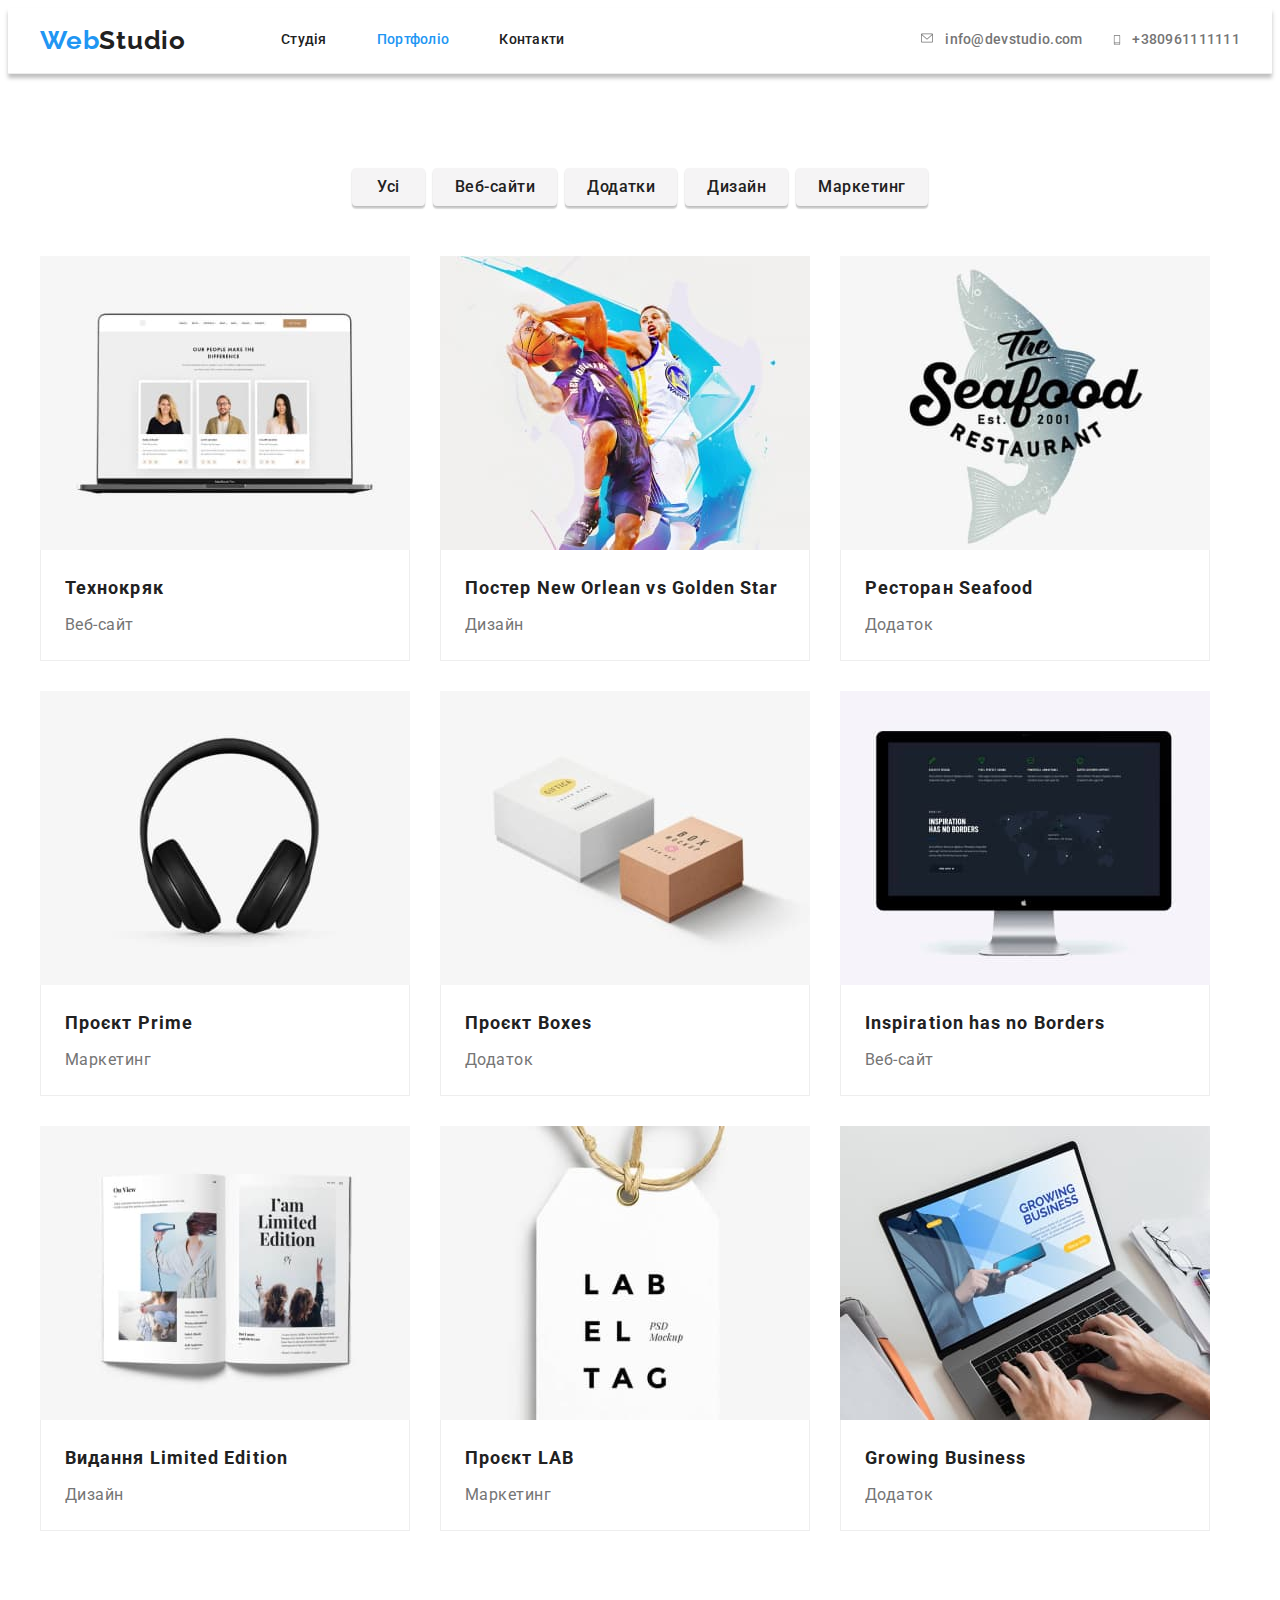
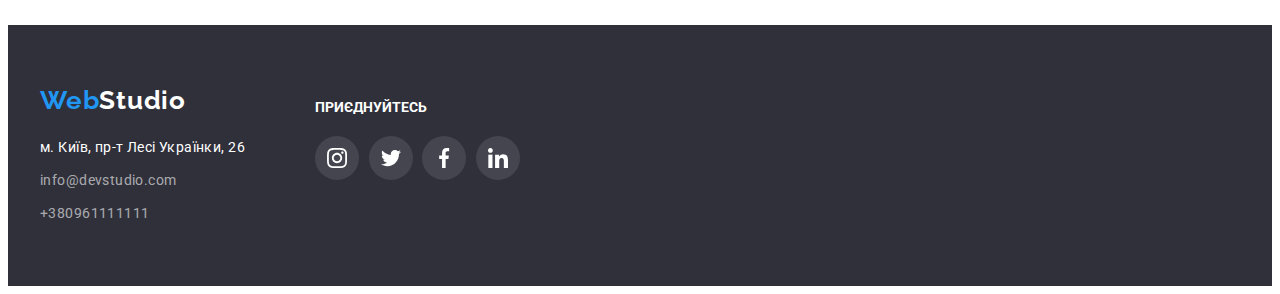
==== portfolio.html @ 32d6b9ea "Initial commit" ====
<!DOCTYPE html>
<html lang="uk">
<head>
    <meta charset="UTF-8">
    <meta http-equiv="X-UA-Compatible" content="IE=edge">
    <meta name="viewport" content="width=device-width, initial-scale=1.0">
    <title>WebStudio</title>
    <link href="https://fonts.googleapis.com/css2?family=Raleway:wght@700&family=Roboto:wght@400;500;700;900&display=swap" rel="stylesheet">
    <link rel="stylesheet" href="https://cdnjs.cloudflare.com/ajax/libs/modern-normalize/1.1.0/modern-normalize.min.css" integrity="sha512-wpPYUAdjBVSE4KJnH1VR1HeZfpl1ub8YT/NKx4PuQ5NmX2tKuGu6U/JRp5y+Y8XG2tV+wKQpNHVUX03MfMFn9Q==" crossorigin="anonymous" referrerpolicy="no-referrer" >
    <link rel="stylesheet" href="./css/styles.css">
</head>
<body>
    <header class="header">
       <div class="container header-container">
        <nav class="navigation">
            <a class="logo link" href="./index.html"> Web<span class="logo-black">Studio</span></a>
            <ul class="nav-list list">
                <li class="nav-list-item"><a class="nav-list-link  link" href="./index.html">Студія</a></li>
                <li class="nav-list-item"><a class="nav-list-link current link" href="">Портфоліо</a></li>
                <li class="nav-list-item"><a class="nav-list-link link" href="">Контакти</a></li>
            </ul>
        </nav>
        <ul class="contacts list">
            <li class="contacts-list-item">
               <a class="contacts-mail link" href="mailto:info@devstudio.com">
                 <svg class="contacts-list-icon" width="16" height="12" >
                   <use  href="./imges/symbol-defs.svg#envelope"></use>
                 </svg>
             info@devstudio.com</a>
            </li>
             <li class="contacts-list-item">
               <a class="contacts-number link" href="tel:+380961111111">
                 <svg class="contacts-list-icon" width="10" height="16" >
                   <use  href="./imges/symbol-defs.svg#smartphone"></use>
                 </svg>
                 +380961111111
               </a> 
             </li>
         </ul>
       </div>
    </header>
 <main>
      <section class="projects">
        <div class="container">
            <h1 class="title visually-hidden">Проєкти</h1>
            <ul class="projects-list list">
                <li class="projects-list-item"><button class="projects-list-button new-pading"  type="button">Усі</button></li>
                <li class="projects-list-item"><button class="projects-list-button"  type="button">Веб-сайти</button></li>
                <li class="projects-list-item"><button class="projects-list-button"  type="button">Додатки</button></li>
                <li class="projects-list-item"><button class="projects-list-button"  type="button">Дизайн</button></li>
                <li class="projects-list-item"><button class="projects-list-button"  type="button">Маркетинг</button></li>
            </ul>
            <ul class="portfolio-list list">
             <li class="portfolio-list-item">
                <a class="portfolio-list-link link" href="">
                    <img src="./imges/project-img-1.jpg" alt="Веб-сайт" width="370">
                    <div class="portfolio-data">
                       <h2 class="portfolio-list-titel">Технокряк</h2>
                       <p class="portfolio-list-text">Веб-сайт</p>
                    </div>
                </a>
             </li>
             <li class="portfolio-list-item">
                <a  class="portfolio-list-link link" href="">
                    <img src="./imges/project-img-2.jpg" alt="Дизайн " width="370">
                   <div class="portfolio-data">
                      <h2 class="portfolio-list-titel">Постер New Orlean vs Golden Star</h2>
                      <p class="portfolio-list-text">Дизайн</p>
                  </div>
                </a>
             </li>
             <li class="portfolio-list-item">
                <a class="portfolio-list-link link" href="" >
                    <img src="./imges/project-img-3.jpg" alt="Додаток" width="370">
                     <div class="portfolio-data">
                        <h2 class="portfolio-list-titel">Ресторан Seafood</h2>
                        <p class="portfolio-list-text">Додаток</p>
                     </div>
                </a>
             </li>
             <li class="portfolio-list-item">
                <a class="portfolio-list-link link" href="">
                    <img src="./imges/project-img-4.jpg" alt="Маркетинг" width="370">
                    <div class="portfolio-data">
                        <h2 class="portfolio-list-titel">Проєкт Prime</h2>
                        <p class="portfolio-list-text">Маркетинг</p>
                    </div>
                </a>
             </li>
             <li class="portfolio-list-item">
               <a class="portfolio-list-link link" href="">
                   <img src="./imges/project-img-5.jpg" alt="Додаток" width="370">
                  <div class="portfolio-data">
                      <h2 class="portfolio-list-titel">Проєкт Boxes</h2>
                      <p class="portfolio-list-text">Додаток</p>
                  </div>
               </a>
             </li>
             <li class="portfolio-list-item">
                <a class="portfolio-list-link link" href="">
                    <img src="./imges/project-img-6.jpg" alt="Веб-сайт" width="370">
                    <div class="portfolio-data">
                        <h2 class="portfolio-list-titel">Inspiration has no Borders</h2>
                        <p class="portfolio-list-text">Веб-сайт</p>
                    </div>
                </a>
             </li>
             <li class="portfolio-list-item">
                <a class="portfolio-list-link link" href="">
                    <img src="./imges/project-img-7.jpg" alt="Дизайн" width="370">
                    <div class="portfolio-data">
                        <h2 class="portfolio-list-titel">Видання Limited Edition</h2>
                        <p class="portfolio-list-text">Дизайн</p>
                    </div>
                </a>
             </li>
             <li class="portfolio-list-item">
                <a class="portfolio-list-link link" href="">
                    <img src="./imges/project-img-8.jpg" alt="Маркетинг" width="370">
                    <div class="portfolio-data">
                        <h2 class="portfolio-list-titel">Проєкт LAB</h2>
                        <p class="portfolio-list-text">Маркетинг</p>
                    </div>
                </a>
             </li>
             <li class="portfolio-list-item">
                <a class="portfolio-list-link link" href="">
                    <img src="./imges/project-img-9.jpg" alt="Додаток" width="370">
                    <div class="portfolio-data">
                        <h2 class="portfolio-list-titel">Growing Business</h2>
                        <p class="portfolio-list-text">Додаток</p>
                    </div>
                </a>
             </li>
            </ul>
        </div>
      </section>
    
 </main>
 <footer class="footer">
    <div class="container">
     <div class="futer-info">
      <div class="footer-address">
       <a class="logo logo-footer link" href="./index.html">Web<span class="logo-white">Studio</span></a>
       <address class="address">
         <ul class="address-list list">
             <li class="nav-list-item-footer"><a class="address-list-link link" href="https://goo.gl/maps/DkGN3iH8CmDDAtgB7" target="_blank">м. Київ, пр-т Лесі Українки, 26</a></li>
             <li class="nav-list-item-footer"><a class="address-list-link mail link" href="mailto:info@devstudio.com">info@devstudio.com</a></li>
             <li class="nav-list-item-footer"><a class="address-list-link tel link" href="tel:+380961111111">+380961111111</a></li>
         </ul>
       </address>
      </div>
       <div class="footer-social">
        <h3 class="futer-title">ПРИЄДНУЙТЕСЬ</h3>
        <ul class="footer-social-list list">
          <li class="footer-social-list-item">
            <a class="footer-social-list-link" href="">
              <svg class="social-list-icon" width="20" height="20">
                  <use  href="./imges/symbol-defs.svg#instagram"></use>
              </svg>
            </a>
          </li>
          <li class="footer-social-list-item">
             <a class="footer-social-list-link" href="">
               <svg class="social-list-icon" width="20" height="20">
                   <use  href="./imges/symbol-defs.svg#twitter"></use>
               </svg>
             </a>
           </li>
           <li class="footer-social-list-item">
             <a class="footer-social-list-link" href="">
               <svg class="social-list-icon" width="20" height="20">
                   <use  href="./imges/symbol-defs.svg#facebook"></use>
               </svg>
             </a>
           </li>
           <li class="footer-social-list-item">
             <a class="footer-social-list-link" href="">
               <svg class="social-list-icon" width="20" height="20">
                   <use  href="./imges/symbol-defs.svg#linkedin"></use>
               </svg>
             </a>
           </li>
        </ul>
      </div>
     </div>
    </div>
  </footer>
</body>
</html>
---- css/styles.css ----
:root{
    --primari-font-family:"Roboto", sans-serif;
    --secondary-font-family:"Raleway", sans-serif;
    --accent-color:#2196F3;
    --text-color:#757575;
    --title-color:#212121;
    --secondary-color:#FFFFFF;
    --secondary-background-color:#2F303A;
    --primari-background-color:#F5F4F5;
    --social-color-icon:#AFB1B8;


}
.list{
list-style: none;
}
.link{
text-decoration: none;
}
h1,
h2,
h3,
p{
    margin-top: 0;
    margin-bottom: 0;
}
ul,
ol{
    margin-top: 0;
    margin-bottom: 0;
    padding-left: 0;
}
img{
    display: block;
}
.container{
    width: 1200px;
    padding-left: 15px;
    padding-right: 15px;
    margin-left: auto;
    margin-right: auto;

}
.visually-hidden {
    position: absolute;
    width: 1px;
    height: 1px;
    margin: -1px;
    border: 0;
    padding: 0;
    white-space: nowrap;
    clip-path: inset(100%);
    clip: rect(0 0 0 0);
    overflow: hidden;
  }
 
body{
    font-family:var(--primari-font-family);
    color: var(--title-color);
    border-color: var(--primari-background-color);
}
.section{
    padding-top: 94px;
    padding-bottom: 94px;
}
.section-title{
    margin-bottom: 50px;
}
.header{
    background-color: var(--secondary-color);
    border-bottom: 1px solid #ECECEC;
    box-shadow: 0px 4px 4px 0px rgba(0,0,0,0.25);
}
.header-container{
    display: flex;
    align-items: center;
}
.navigation{
    display: flex;
    align-items: center;
}
.logo { 
  margin-right: 95px; 
  font-family: var(--secondary-font-family);
  font-weight: 700;
  font-size: 26px;
  line-height: 1.19;

  letter-spacing: 0.03em;

  color:var(--accent-color);
}
.logo-black{
    color:var(--title-color);
}

.logo-white{
    color:var(--secondary-color);
}
.logo-footer{
    display: inline-block;
    margin-bottom: 20px;
    margin-right: 0px;
}
.nav-list{
    display: flex;
    align-items: center;
    
}
.nav-list-item:not(:last-child){
    margin-right: 50px;
}
.nav-list-link{
  display: block;
  padding-top: 24px;
  padding-bottom: 25px;
  font-weight: 500;
  font-size: 14px;
  line-height: 1.14;
  letter-spacing: 0.02em;
  color:var(--title-color);
}
.nav-list .nav-list-link.current{
    color: var(--accent-color);
}
.nav-list-link:hover,
.nav-list-link:focus{
    color: var(--accent-color);
}
.contacts{
    display: flex;
    margin-left: auto;
}
.contacts-list-item:not(:last-child) {
    margin-right: 30px;
}
.contacts-mail{
  display: flex;  
  font-weight: 500;
  font-size: 14px;
  line-height: 1.14;
  letter-spacing: 0.02em;
  fill: var(--text-color);
  color:var(--text-color);
}
.contacts-mail:hover,
.contacts-mail:focus{
    color:var(--accent-color);
    fill: var(--accent-color);
}
.contacts-number{
 display: flex;
font-weight: 500;
font-size: 14px;
line-height: 1.14;
letter-spacing: 0.02em;
fill: var(--text-color);
color:var(--text-color);
}
.contacts-number:hover,
.contacts-number:focus{
    color:var(--accent-color);
    fill:var(--accent-color);
}

.contacts-list-icon{
    margin-right: 10px;
    
}
.hero{
    background-image:linear-gradient(
        rgba(47, 48, 58, 0.4),
        rgba(47, 48, 58, 0.4)
    ),
     url("../imges/hero.jpg") ;
    background-size: cover;
    padding-top: 200px;
    padding-bottom: 200px;
    background-color: var(--secondary-background-color);
    text-align: center;
}
.main-title{
  margin-left: auto;
  margin-right: auto; 
  margin-bottom: 30px;
  width: 696px;
  font-weight: 900;
  font-size: 44px;
  line-height: 1.36;


 letter-spacing: 0.06em;
 text-transform: uppercase;

 color: var(--secondary-color);

}

.modal-btn{
min-width: 152px;
padding: 10px  32px;
border: 0px;

font-weight: 700;
font-size: 16px;
line-height: 1.88;

border-radius: 4px;
letter-spacing: 0.06em;
cursor: pointer;
box-shadow: 0px 4px 4px rgba(0, 0, 0, 0.15);
color: #FFFFFF;
background:var(--accent-color);
}
.modal-btn:hover,
.modal-btn:focus{
 background:#188CE8;
}
.title{
    visibility: hidden;
    
}
.attribute-icon{
    padding: 25px 100px 25px 100px;
    margin-bottom: 30px;
}

.attribute-list{
    display: flex;
    margin-left: -30px;
    margin-top: -30px;
}
.attribute-item{
    flex-basis: calc((100%-4*30)/4);
    margin-left: 30px;
    margin-top: 30px;
}

.attribute-title{
  margin-bottom: 10px;    
  font-family:var(--primari-font-family);
  font-weight: 700;
  font-size: 14px;
  line-height: 1.14;
  letter-spacing: 0.03em;
  text-transform: uppercase;

  color:var(--title-color);
}

.attribute-text{
font-family: var(--primari-font-family);
font-size: 14px;
line-height: 1.71;

letter-spacing: 0.03em;

color: var(--text-color);

}
.work{
    padding-top: 0px;
}
.work-list{
    display: flex;
    margin-left: -30px;
    margin-top: -30px;
}
.work-item{
    margin-left: 30px;
    margin-top: 30px; 
}
.collectivity{
    background-color:#F5F4FA;
}
.collectivity-list{
    display: flex;
    margin-left: -30px;
    margin-top: -30px;
}
.section-title{
font-family: var(--primari-font-family);
font-weight: 700;
font-size: 36px;
line-height: 1.17;
text-align: center;
letter-spacing: 0.03em;

color: var(--title-color);
}
.collectivity-item{
    margin-left: 30px;
    margin-top: 30px;
    background-color: var(--secondary-color);
    border-radius: 0px 0px 4px 4px;
    box-shadow: 0px 4px 4px 0px rgba(0,0,0,0.25);
}
.collectivity-title{
  margin-bottom: 10px;  
  font-family: var(--primari-font-family);
  font-weight: 500;
  font-size: 16px;
  line-height: 1.19;
  letter-spacing: 0.03em;
  color:var(--title-color);
}
.collectivity-text{
font-family: var(--primari-font-family);
font-size: 16px;
line-height: 1.19;
letter-spacing: 0.03em;
margin-bottom: 16px;

color:var(--text-color);
}
.collectivity-data{
    padding: 30px 32px 30px 32px;
    text-align: center;
    letter-spacing: 0.03em;

}
.compani-list{
    display: flex;
    justify-content: space-between;
}

  .social-list{
    display: flex;
    justify-content: space-between;
  }
  .compani-list-item{
    border: 1px solid var(--social-color-icon);
  }
  .social-list-link{
    display: flex;
    align-items: center;
    justify-content: center;
    width: 44px;
    height: 44px;
    border-radius: 50%;
    fill: var(--social-color-icon);

  }
  .social-list-link:hover,
  .social-list-link:focus{
   background-color:var(--accent-color) ; 
   fill: var(--secondary-color);
  }

.footer{
    padding-top: 60px;
    padding-bottom: 60px;
    background-color: var(--secondary-background-color);
}

.address-list-link{
font-family:var(--primari-font-family);
font-style: normal;
font-size: 14px;
line-height: 1.71;
letter-spacing: 0.03em;

color: var(--secondary-color);
}
.nav-list-item-footer:not(:last-child){
    margin-bottom: 9px;
}
.mail,
.tel{
   color:rgba(255, 255, 255, 60%) 
}
.futer-info{
    display: flex;
}
.futer-title{
    margin-bottom: 20px;
    font-family: Roboto;
    font-style: bold;
    font-size: 14px;
    line-height: 1.14;

    letter-spacing: 3% ;
    color: var(--secondary-color);
}
.footer-social{
    padding-top: 15px;
    width: 205px;
}
.footer-address{
    margin-right: 70px;

}
.footer-social-list{
    display: flex;
    justify-content: space-between;
}
.footer-social-list-link{
    display: flex;
    align-items: center;
    justify-content: center;
    width: 44px;
    height: 44px;
    border-radius: 50%;
    background-color:#44454E;
    fill: var(--secondary-color);

  }
  .footer-social-list-link:hover,
  .footer-social-list-link:focus{
   background-color:var(--accent-color) ; 
   fill: var(--secondary-color);
  }
/*==============PORTFOLIO================*/
 
.projects{
    padding-top: 94px;
    padding-bottom: 94px;
}
.projects-list{
    display: flex;
    justify-content: center;
    margin-bottom:50px;
}
.projects-list-item:not(:last-child){
    margin-right: 8px;
}
.projects-list-button{
   padding: 6px  22px; 
   border-radius: 4px;
   border: 0;
   font-family: var(--primari-font-family);
   font-weight: 500;
   font-size: 16px;
   line-height: 1.62;
   box-shadow: 0px 3px 1px rgba(0, 0, 0, 0.1), 0px 1px 2px rgba(0, 0, 0, 0.08), 0px 2px 2px rgba(0, 0, 0, 0.12);
   text-align: center;   
   letter-spacing: 0.03em;
   cursor: pointer;
   color: var(--title-color);
   background-color: var(--primari-background-color);
}

.new-pading{
    padding-left: 25px;
    padding-right: 25px;
}

.projects-list-button:hover,
.projects-list-button:focus{
  color: #FFFFFF;
  background: var(--accent-color);
  box-shadow: 0px 4px 4px 0px rgba(0,0,0,0.25);
}

.portfolio-list{
    display: flex;
    flex-wrap: wrap;
    margin-left: -30px;
    margin-top: -30px;
}

.portfolio-list-item{
    
    margin-left: 30px;
    margin-top: 30px;
}

.portfolio-list-item:hover{
    box-shadow: 0px 4px 4px 0px rgba(0,0,0,0.25);
}
.portfolio-list-titel{
  margin-bottom: 4px;
  font-family: var(--primari-font-family);
  font-weight: 700;
  font-size: 18px;
  line-height: 2;

  letter-spacing: 0.06em;

  color: var(--title-color);
}
.portfolio-list-text{
  font-family: var(--primari-font-family);
  font-size: 16px;
  line-height: 1.88;

  letter-spacing: 0.03em;

  color:var(--text-color);

}
.portfolio-data{
    padding: 20px  24px;
    border: 1px solid #EEEEEE;
    border-top: 0px;
}
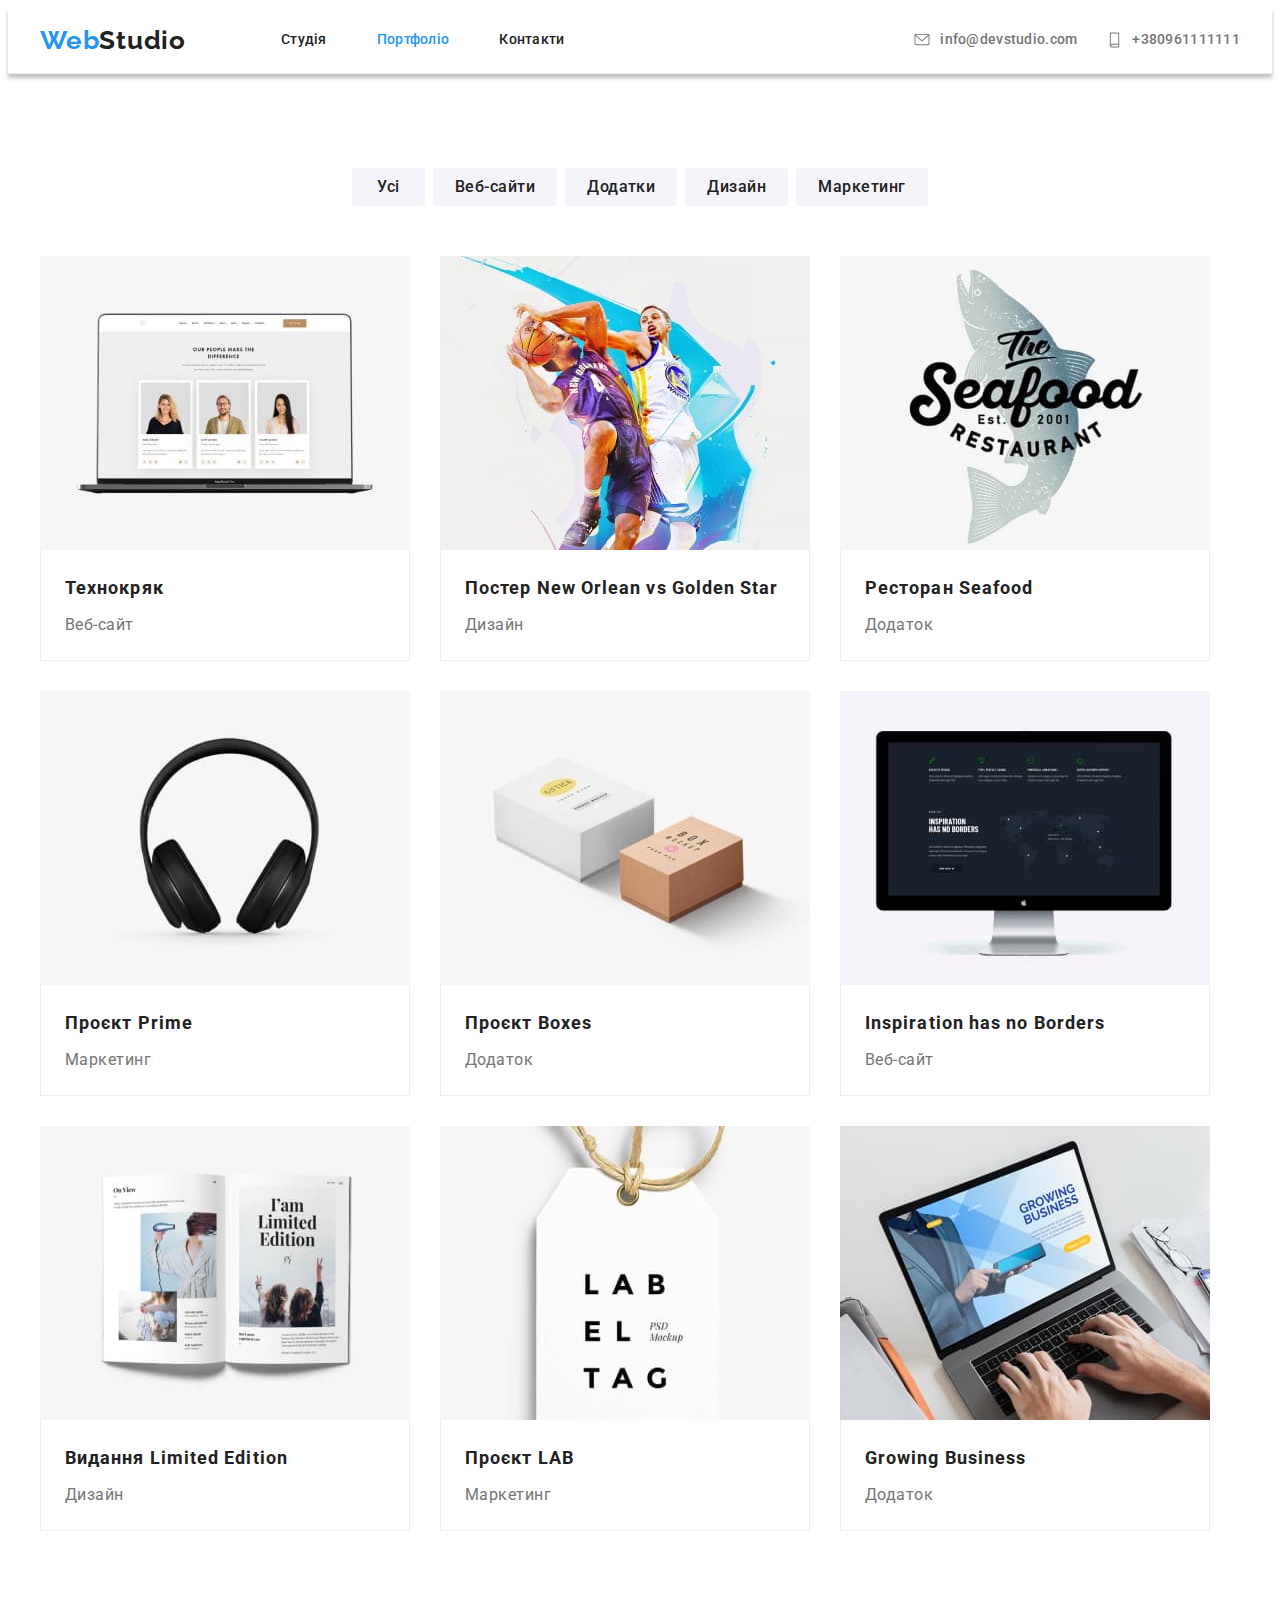
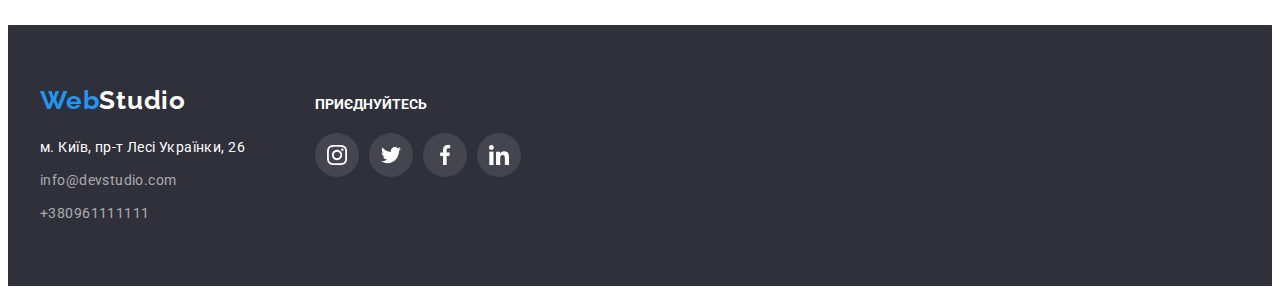
==== commit 2fb35d73: "28.12" ====
--- a/portfolio.html
+++ b/portfolio.html
@@ -23,14 +23,14 @@
         <ul class="contacts list">
             <li class="contacts-list-item">
                <a class="contacts-mail link" href="mailto:info@devstudio.com">
-                 <svg class="contacts-list-icon" width="16" height="12" >
+                 <svg class="contacts-list-icon" width="16" height="15" >
                    <use  href="./imges/symbol-defs.svg#envelope"></use>
                  </svg>
              info@devstudio.com</a>
             </li>
              <li class="contacts-list-item">
                <a class="contacts-number link" href="tel:+380961111111">
-                 <svg class="contacts-list-icon" width="10" height="16" >
+                 <svg class="contacts-list-icon" width="15" height="16" >
                    <use  href="./imges/symbol-defs.svg#smartphone"></use>
                  </svg>
                  +380961111111
--- a/css/styles.css
+++ b/css/styles.css
@@ -176,6 +176,9 @@
     background-size: cover;
     padding-top: 200px;
     padding-bottom: 200px;
+    margin-left: auto;
+    margin-right: auto;
+    width: 1600px;
     background-color: var(--secondary-background-color);
     text-align: center;
 }
@@ -221,8 +224,12 @@
     
 }
 .attribute-icon{
-    padding: 25px 100px 25px 100px;
+    display: flex;
+    justify-content: center;
+    align-items: center;
     margin-bottom: 30px;
+    height: 120px;
+    background-color:var(--primari-background-color);
 }
 
 .attribute-list{
@@ -321,15 +328,37 @@
 }
 .compani-list{
     display: flex;
-    justify-content: space-between;
+    margin-left: -30px;
+    margin-top: -30px;
+    
 }
 
   .social-list{
     display: flex;
-    justify-content: space-between;
   }
   .compani-list-item{
+    margin-left: 30px;
+    margin-top: 30px; 
     border: 1px solid var(--social-color-icon);
+  }
+  .compani-list-item:hover,
+  .compani-list-item:focus{
+    border-color: var(--accent-color);
+  }
+  .compani-list-link{
+    display: flex;
+    width: 170px;
+    height: 90px;
+    fill: var(--social-color-icon);
+  }
+  .compani-list-link:hover,
+  .compani-list-link:focus{
+    fill: var(--accent-color);
+  }
+  .compani-list-link{
+    display: flex;
+    justify-content: center;
+    align-items: center;
   }
   .social-list-link{
     display: flex;
@@ -371,6 +400,7 @@
 }
 .futer-info{
     display: flex;
+    align-items: baseline;
 }
 .futer-title{
     margin-bottom: 20px;
@@ -382,10 +412,7 @@
     letter-spacing: 3% ;
     color: var(--secondary-color);
 }
-.footer-social{
-    padding-top: 15px;
-    width: 205px;
-}
+
 .footer-address{
     margin-right: 70px;
 
@@ -393,6 +420,14 @@
 .footer-social-list{
     display: flex;
     justify-content: space-between;
+    margin-left: -10px;
+    margin-top: -10px;
+    
+}
+.footer-social-list-item{
+    margin-left: 10px;
+    margin-top: 10px;
+    
 }
 .footer-social-list-link{
     display: flex;
@@ -432,12 +467,11 @@
    font-weight: 500;
    font-size: 16px;
    line-height: 1.62;
-   box-shadow: 0px 3px 1px rgba(0, 0, 0, 0.1), 0px 1px 2px rgba(0, 0, 0, 0.08), 0px 2px 2px rgba(0, 0, 0, 0.12);
    text-align: center;   
    letter-spacing: 0.03em;
    cursor: pointer;
    color: var(--title-color);
-   background-color: var(--primari-background-color);
+   background-color: #F5F4FA;
 }
 
 .new-pading{
@@ -458,16 +492,15 @@
     margin-left: -30px;
     margin-top: -30px;
 }
-
+.portfolio-list-link :hover{
+    box-shadow: 0px 4px 4px 0px rgba(0,0,0,0.25);
+}
 .portfolio-list-item{
     
     margin-left: 30px;
     margin-top: 30px;
 }
 
-.portfolio-list-item:hover{
-    box-shadow: 0px 4px 4px 0px rgba(0,0,0,0.25);
-}
 .portfolio-list-titel{
   margin-bottom: 4px;
   font-family: var(--primari-font-family);
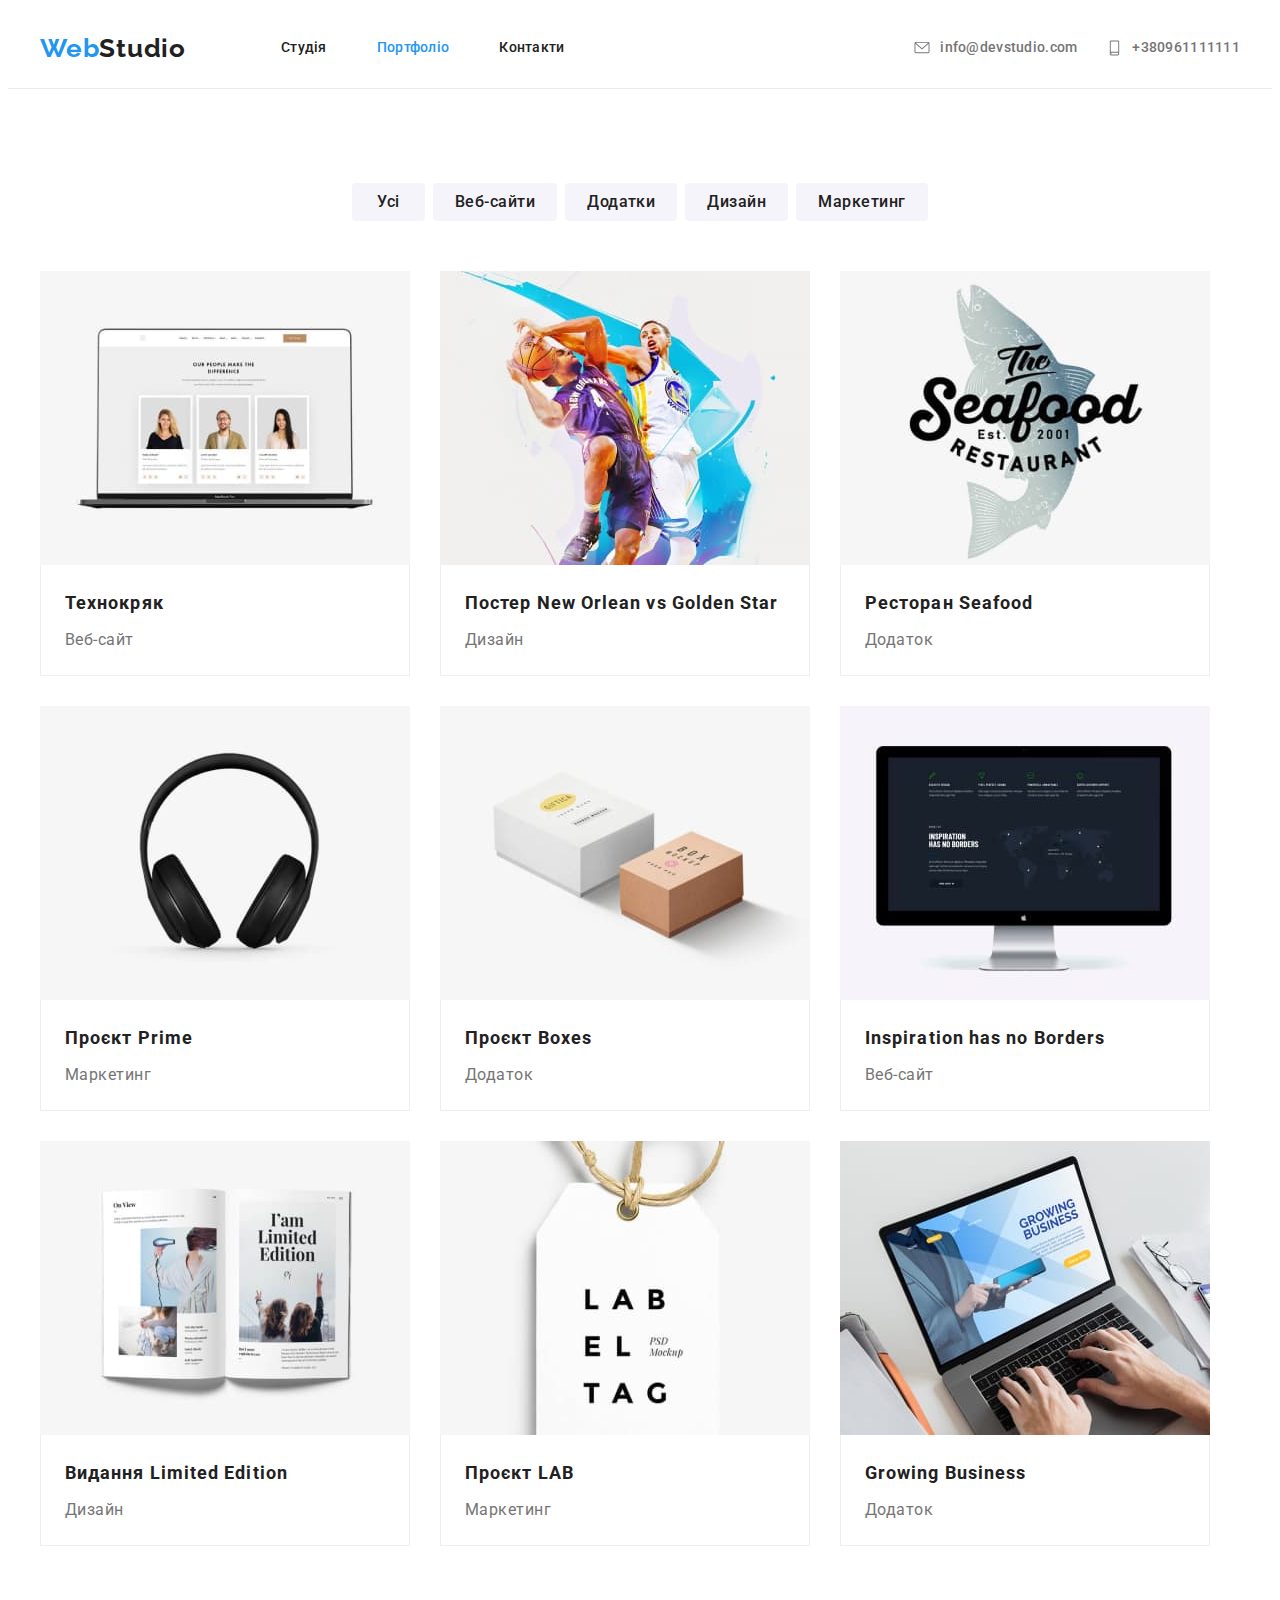
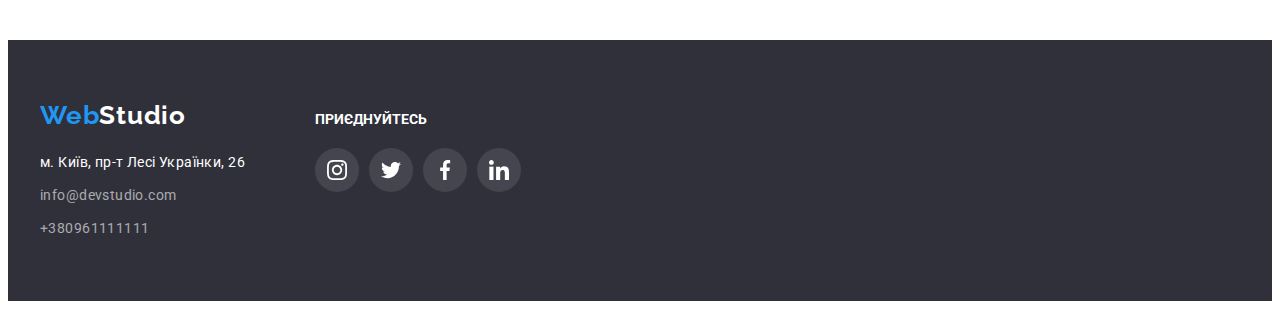
==== commit 9d0355f5: "09.01" ====
--- a/portfolio.html
+++ b/portfolio.html
@@ -51,14 +51,14 @@
                 <li class="projects-list-item"><button class="projects-list-button"  type="button">Маркетинг</button></li>
             </ul>
             <ul class="portfolio-list list">
-             <li class="portfolio-list-item">
-                <a class="portfolio-list-link link" href="">
+              <li class="portfolio-list-item">
+                 <a class="portfolio-list-link link" href="">
                     <img src="./imges/project-img-1.jpg" alt="Веб-сайт" width="370">
                     <div class="portfolio-data">
                        <h2 class="portfolio-list-titel">Технокряк</h2>
                        <p class="portfolio-list-text">Веб-сайт</p>
                     </div>
-                </a>
+                 </a>
              </li>
              <li class="portfolio-list-item">
                 <a  class="portfolio-list-link link" href="">
@@ -78,15 +78,15 @@
                      </div>
                 </a>
              </li>
-             <li class="portfolio-list-item">
-                <a class="portfolio-list-link link" href="">
+               <li class="portfolio-list-item">
+                 <a class="portfolio-list-link link" href="">
                     <img src="./imges/project-img-4.jpg" alt="Маркетинг" width="370">
                     <div class="portfolio-data">
                         <h2 class="portfolio-list-titel">Проєкт Prime</h2>
                         <p class="portfolio-list-text">Маркетинг</p>
                     </div>
-                </a>
-             </li>
+                 </a>
+               </li>
              <li class="portfolio-list-item">
                <a class="portfolio-list-link link" href="">
                    <img src="./imges/project-img-5.jpg" alt="Додаток" width="370">
--- a/css/styles.css
+++ b/css/styles.css
@@ -69,7 +69,6 @@
 .header{
     background-color: var(--secondary-color);
     border-bottom: 1px solid #ECECEC;
-    box-shadow: 0px 4px 4px 0px rgba(0,0,0,0.25);
 }
 .header-container{
     display: flex;
@@ -112,8 +111,8 @@
 }
 .nav-list-link{
   display: block;
-  padding-top: 24px;
-  padding-bottom: 25px;
+  padding-top: 32px;
+  padding-bottom: 32px;
   font-weight: 500;
   font-size: 14px;
   line-height: 1.14;
@@ -333,9 +332,6 @@
     
 }
 
-  .social-list{
-    display: flex;
-  }
   .compani-list-item{
     margin-left: 30px;
     margin-top: 30px; 
@@ -359,6 +355,10 @@
     display: flex;
     justify-content: center;
     align-items: center;
+  }
+  .social-list{
+    display: flex;
+    justify-content: space-between;
   }
   .social-list-link{
     display: flex;
@@ -492,15 +492,18 @@
     margin-left: -30px;
     margin-top: -30px;
 }
-.portfolio-list-link :hover{
-    box-shadow: 0px 4px 4px 0px rgba(0,0,0,0.25);
-}
+
 .portfolio-list-item{
-    
     margin-left: 30px;
     margin-top: 30px;
 }
-
+.portfolio-list-link{
+    display: block;
+}
+.portfolio-list-link:hover,
+.portfolio-list-link:focus{
+  box-shadow: 0px 4px 4px 0px rgba(0,0,0,0.25); 
+}
 .portfolio-list-titel{
   margin-bottom: 4px;
   font-family: var(--primari-font-family);
@@ -526,4 +529,4 @@
     padding: 20px  24px;
     border: 1px solid #EEEEEE;
     border-top: 0px;
-}+}
